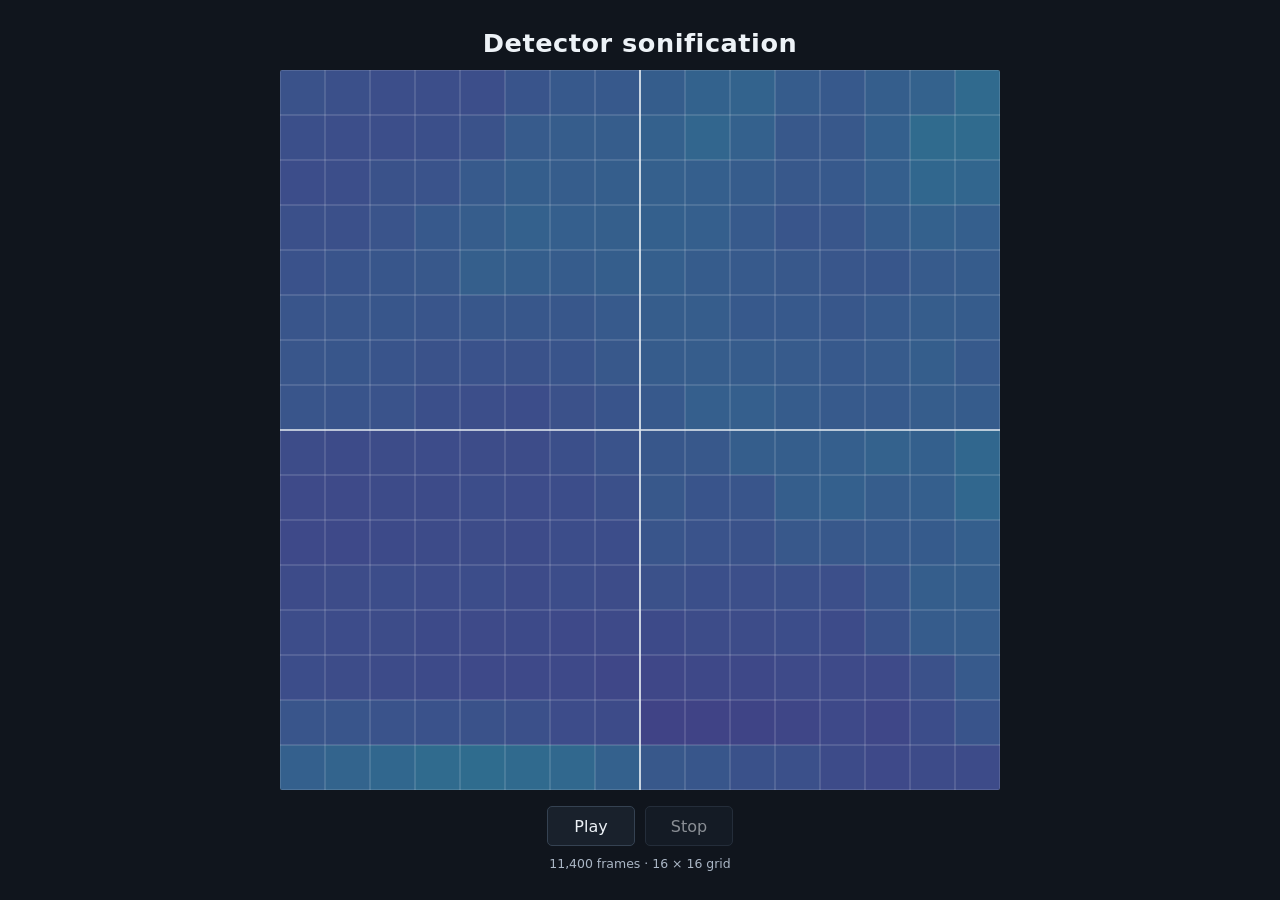
==== sonification.html @ e38336ed "Add 10-minute spatial sonification feature with UI and audio controls" ====
<!doctype html>
<html lang="en">
  <head>
    <meta charset="utf-8">
    <meta name="viewport" content="width=device-width, initial-scale=1">
    <meta name="theme-color" content="#10151d">
    <title>Detector sonification</title>
    <link rel="stylesheet" href="sonification.css">
    <script type="module" src="sonification.js"></script>
  </head>
  <body>
    <main>
      <header>
        <h1>Detector sonification</h1>
      </header>
      <section class="sonification" aria-label="10-minute detector sonification">
        <canvas id="detector" aria-label="Animated 16 by 16 photon intensity grid"></canvas>
        <div class="transport" aria-label="Audio playback">
          <button id="play" type="button" disabled>Play</button>
          <button id="stop" type="button" disabled>Stop</button>
        </div>
        <p id="status" role="status" aria-live="polite">Loading 10-minute dataset…</p>
        <p id="error" role="alert" hidden></p>
      </section>
    </main>
  </body>
</html>
---- sonification.css ----
:root {
  color-scheme: dark;
  font-family: Inter, ui-sans-serif, system-ui, -apple-system, BlinkMacSystemFont, "Segoe UI", sans-serif;
  background: #10151d;
  color: #edf2f7;
  font-synthesis: none;
  --line: #354252;
  --muted: #aab6c5;
  --accent: #5eead4;
}

* {
  box-sizing: border-box;
}

body {
  min-width: 280px;
  min-height: 100vh;
  margin: 0;
  display: grid;
  place-items: center;
}

main {
  width: min(760px, 100%);
  padding: 28px 20px;
}

header {
  margin-bottom: 12px;
  text-align: center;
}

h1 {
  margin: 0;
  font-size: clamp(1.2rem, 3vw, 1.6rem);
  font-weight: 550;
  letter-spacing: 0.02em;
}

.sonification {
  width: 100%;
}

#detector {
  display: block;
  width: 100%;
  aspect-ratio: 1;
  border-radius: 2px;
}

.transport {
  display: flex;
  justify-content: center;
  gap: 10px;
  margin-top: 16px;
}

button {
  min-width: 88px;
  min-height: 40px;
  padding: 8px 18px;
  border: 1px solid var(--line);
  border-radius: 5px;
  background: #19212c;
  color: inherit;
  font: inherit;
  cursor: pointer;
}

button:hover:not(:disabled) {
  border-color: var(--accent);
}

button:focus-visible {
  outline: 2px solid var(--accent);
  outline-offset: 3px;
}

button:disabled {
  cursor: wait;
  opacity: 0.55;
}

#status,
#error {
  min-height: 1.3em;
  margin: 10px 0 0;
  color: var(--muted);
  font-size: 0.78rem;
  text-align: center;
}

#error {
  color: #fecaca;
}

[hidden] {
  display: none !important;
}

@media (max-width: 480px) {
  main {
    padding: 16px;
  }
}
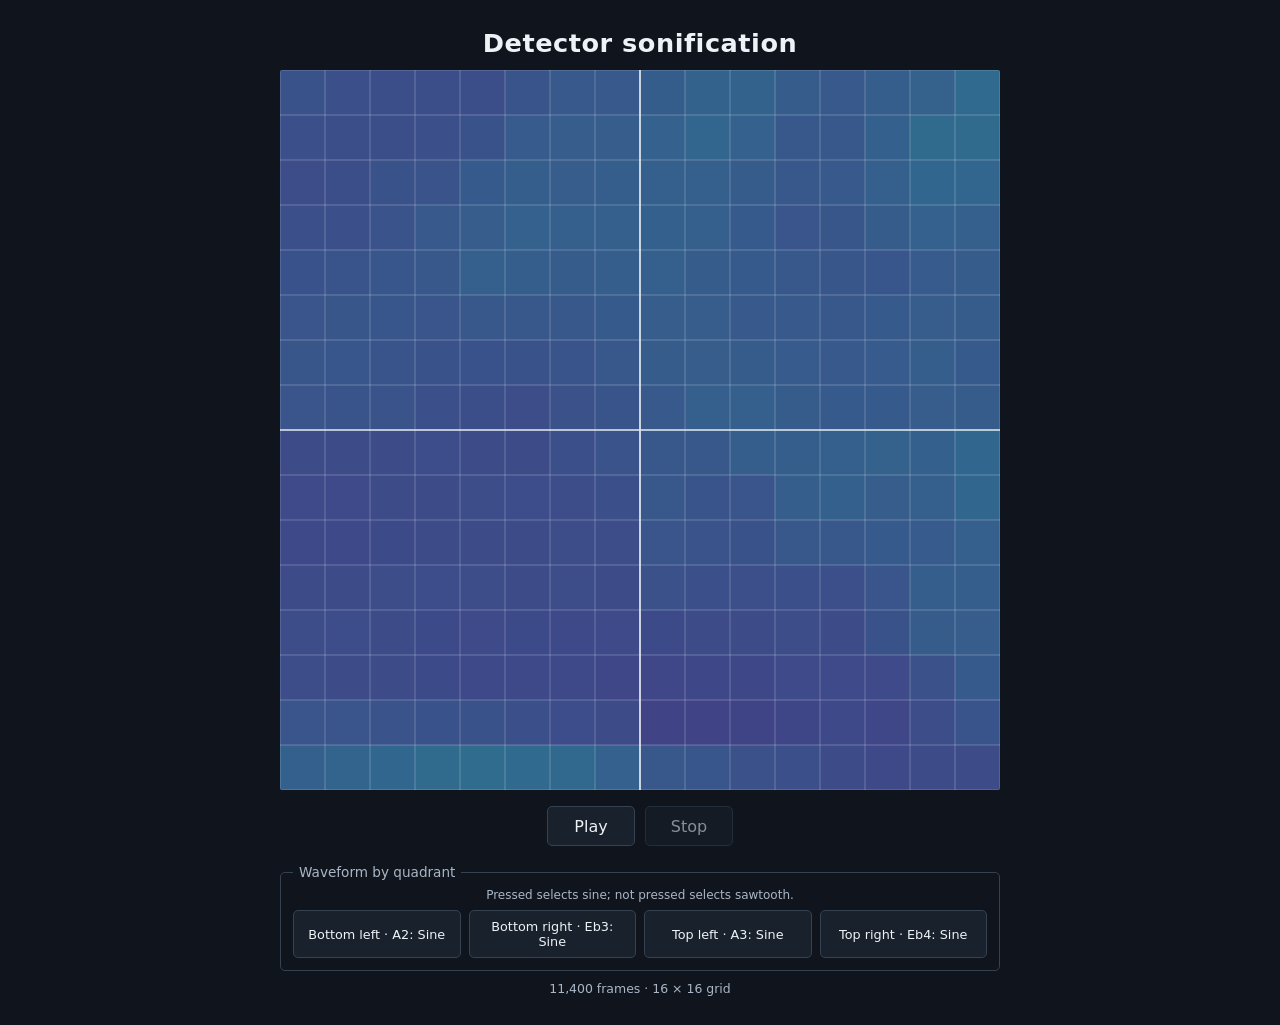
==== commit 4d39b9b8: "Enhance sonification feature with waveform toggling and improved UI elements" ====
--- a/sonification.html
+++ b/sonification.html
@@ -14,11 +14,26 @@
         <h1>Detector sonification</h1>
       </header>
       <section class="sonification" aria-label="10-minute detector sonification">
-        <canvas id="detector" aria-label="Animated 16 by 16 photon intensity grid"></canvas>
+        <canvas
+          id="detector"
+          role="group"
+          tabindex="0"
+          aria-label="Interactive photon grid. Click a quadrant to toggle its tone. Use arrow keys to select a quadrant, then Enter or Space to toggle it."
+        ></canvas>
         <div class="transport" aria-label="Audio playback">
           <button id="play" type="button" disabled>Play</button>
           <button id="stop" type="button" disabled>Stop</button>
         </div>
+        <fieldset class="waveforms">
+          <legend>Waveform by quadrant</legend>
+          <p>Pressed selects sine; not pressed selects sawtooth.</p>
+          <div class="waveform-buttons">
+            <button class="waveform-toggle" data-voice="0" type="button" aria-label="Bottom left quadrant waveform" aria-pressed="true">Bottom left · A2: Sine</button>
+            <button class="waveform-toggle" data-voice="1" type="button" aria-label="Bottom right quadrant waveform" aria-pressed="true">Bottom right · Eb3: Sine</button>
+            <button class="waveform-toggle" data-voice="2" type="button" aria-label="Top left quadrant waveform" aria-pressed="true">Top left · A3: Sine</button>
+            <button class="waveform-toggle" data-voice="3" type="button" aria-label="Top right quadrant waveform" aria-pressed="true">Top right · Eb4: Sine</button>
+          </div>
+        </fieldset>
         <p id="status" role="status" aria-live="polite">Loading 10-minute dataset…</p>
         <p id="error" role="alert" hidden></p>
       </section>
--- a/sonification.css
+++ b/sonification.css
@@ -47,6 +47,12 @@
   width: 100%;
   aspect-ratio: 1;
   border-radius: 2px;
+  cursor: pointer;
+}
+
+#detector:focus-visible {
+  outline: 2px solid var(--accent);
+  outline-offset: 4px;
 }
 
 .transport {
@@ -54,6 +60,42 @@
   justify-content: center;
   gap: 10px;
   margin-top: 16px;
+}
+
+.waveforms {
+  margin: 18px 0 0;
+  padding: 8px 12px 12px;
+  border: 1px solid var(--line);
+  border-radius: 5px;
+}
+
+.waveforms legend {
+  padding: 0 6px;
+  color: var(--muted);
+  font-size: 0.85rem;
+}
+
+.waveforms p {
+  margin: 0 0 8px;
+  color: var(--muted);
+  font-size: 0.75rem;
+  text-align: center;
+}
+
+.waveform-buttons {
+  display: grid;
+  grid-template-columns: repeat(4, minmax(0, 1fr));
+  gap: 8px;
+}
+
+.waveform-toggle {
+  min-width: 0;
+  padding: 8px;
+  font-size: 0.8rem;
+}
+
+.waveform-toggle[aria-pressed="false"] {
+  background: #10151d;
 }
 
 button {
@@ -103,4 +145,8 @@
   main {
     padding: 16px;
   }
+
+  .waveform-buttons {
+    grid-template-columns: repeat(2, minmax(0, 1fr));
+  }
 }
